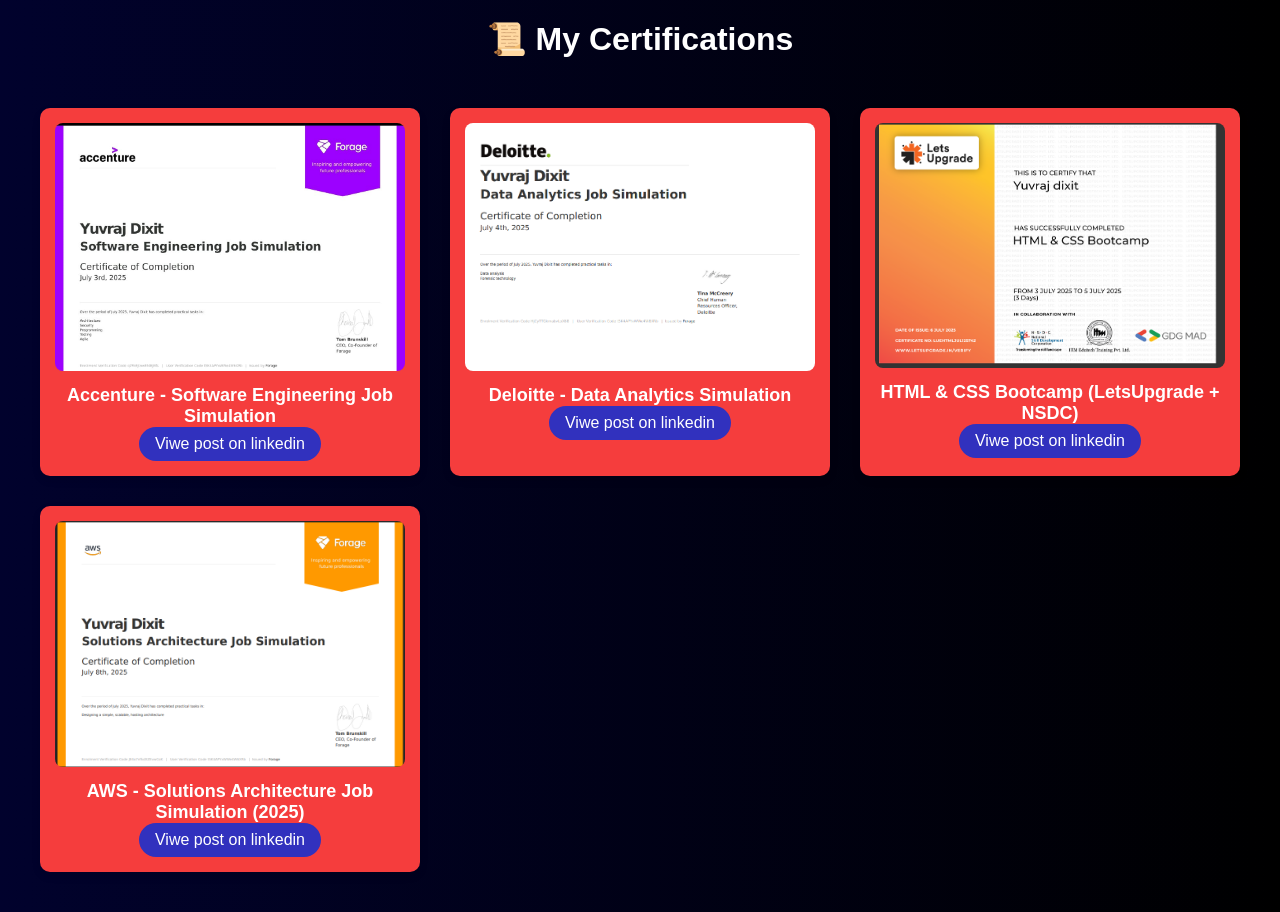
==== certificates.html @ 6f199ae3 "Added certificates page" ====
<!DOCTYPE html>
<html lang="en">
<head>
  <meta charset="UTF-8" />
  <meta name="viewport" content="width=device-width, initial-scale=1.0"/>
  <title>Certificates | Yuvraj Dixit</title>
  <link rel="stylesheet" href="style.css" />
  <style>
    body {
      font-family: Arial, sans-serif;
      background-color: #0e0b0b;
      padding: 20px;
      text-align: center;
    }
    h1 {
      margin-bottom: 30px;
    }
    .certificates-container {
      display: grid;
      grid-template-columns: repeat(auto-fit, minmax(300px, 1fr));
      gap: 30px;
      justify-items: center;
      padding: 20px;
    }
    .certificate {
      background: rgb(245, 61, 61);
      padding: 15px;
      border-radius: 10px;
      box-shadow: 0 4px 8px rgba(0,0,0,0.1);
      transition: transform 0.3s ease;
    }
    .certificate img {
      width: 100%;
      border-radius: 8px;
    }
    .certificate:hover {
      transform: scale(1.03);
    }
    .certificate-title {
      margin-top: 10px;
      font-weight: bold;
      font-size: 18px;
    }
    .certificate a {
  display: inline-block;
  padding: 0.5rem 1rem;
  background: #3131be;
  color: rgb(255, 255, 255);
  border-radius: 20px;
  text-decoration: none;
  transition: background 0.3s ease;
}
  </style>
</head>
<body>
  <h1>📜 My Certifications</h1>

  <div class="certificates-container">
    <div class="certificate">
      <img src="images/accenture.jpg" alt="Accenture Software Engineering Job Simulation Certificate" />
      <div class="certificate-title">Accenture - Software Engineering Job Simulation</div>
       <a href="https://www.linkedin.com/feed/update/urn:li:activity:7346726953825058816/" target="_blank">Viwe post on linkedin</a>
    </div>
    <div class="certificate">
      <img src="images/deloitte.png" alt="Deloitte Data Analytics Simulation Certificate" />
      <div class="certificate-title">Deloitte - Data Analytics Simulation</div>
       <a href="https://www.linkedin.com/feed/update/urn:li:activity:7347814116872318976/" target="_blank">Viwe post on linkedin</a>
    </div>
    <div class="certificate">
      <img src="images/lets.png" alt="HTML & CSS Bootcamp (LetsUpgrade + NSDC) " />
      <div class="certificate-title"> HTML & CSS Bootcamp (LetsUpgrade + NSDC) </div>
       <a href="https://yuvii12.github.io/Portfolio-website/" target="_blank">Viwe post on linkedin</a>
    </div>
    <div class="certificate">
  <img src="images/cert4.png" alt="AWS Solutions Architecture Certificate" />
  <div class="certificate-title">AWS - Solutions Architecture Job Simulation (2025)</div>
   <a href="https://yuvii12.github.io/Portfolio-website/" target="_blank">Viwe post on linkedin</a>
</div>

  </div>
</body>
</html>
---- style.css ----
* {
  margin: 0;
  padding: 0;
  box-sizing: border-box;
  scroll-behavior: smooth;
}

body {
  font-family: 'Josefin Sans', sans-serif;
  background: linear-gradient(to right, #01022d, #000);
  color: #fff;
}

header {
  position: sticky;
  top: 0;
  z-index: 100;
  background-color: #01022d;
  padding: 10px 20px;
  display: flex;
  justify-content: space-between;
  align-items: center;
}

header h1 {
  font-size: 24px;
  color: #def50d;
}

header nav a {
  margin-left: 20px;
  text-decoration: none;
  color: white;
  font-weight: bold;
  transition: color 0.3s;
}

header nav a:hover {
  color: #def50d;
}

.hero {
  display: flex;
  justify-content: space-between;
  align-items: center;
  padding: 80px 10%;
}

.intro {
  flex: 1;
}

.intro h3 {
  font-size: 28px;
  color: #def50d;
}

.intro h1 {
  font-size: 50px;
  margin: 10px 0;
}

.intro p {
  font-size: 18px;
  max-width: 500px;
}

.intro .button {
  display: inline-block;
  margin-top: 20px;
  padding: 10px 20px;
  background: #def50d;
  color: #000;
  border-radius: 5px;
  text-decoration: none;
  font-weight: bold;
}

.profile-img {
  flex: 1;
  text-align: center;
}

.profile-img img {
  max-width: 300px;
  border-radius: 50%;
  box-shadow: 0 0 20px #def50d;
}

section {
  padding: 60px 10%;
}

h2.section-title {
  font-size: 32px;
  margin-bottom: 20px;
  border-bottom: 2px solid #def50d;
  display: inline-block;
}

.about p {
  max-width: 700px;
}
.button {
  display: inline-block;
  margin-top: 20px;
  padding: 10px 20px;
  background: #def50d;
  color: #000;
  border-radius: 5px;
  text-decoration: none;
  font-weight: bold;
}
#skills {
  background-color: #0c0c2d;
  padding: 60px 10%;
  color: #fff;
}

.skill {
  margin-bottom: 30px;
}

.skill-name {
  font-size: 18px;
  font-weight: bold;
  display: flex;
  align-items: center;
  gap: 10px;
  color: #def50d;
}

.skill-name i {
  font-size: 20px;
}

.skill-bar-container {
  width: 100%;
  height: 12px;
  background: #333;
  border-radius: 5px;
  margin: 8px 0;
  overflow: hidden;
}
.skill-h2 span{
    color: #def50d;

}

.skill-bar {
  height: 100%;
  background-color: #def50d;
  border-radius: 5px;
  transition: width 1s ease-in-out;
}

.skill-percentage {
  font-size: 14px;
  color: #ccc;
}



.portfolio {
  padding: 3rem 1rem;
  background: #361b1b;
  text-align: center;
  animation: fadeUp 1.5s ease;
}

.portfolio h2 {
  font-size: 2rem;
  margin-bottom: 2rem;
}

.portfolio span {
  color: #454cca;
}

.project-grid {
  display: grid;
  grid-template-columns: repeat(auto-fit, minmax(250px, 1fr));
  gap: 2rem;
  padding: 0 1rem;
}

.project-card {
  background: #88a2e7;
  border-radius: 15px;
  padding: 1.5rem;
  box-shadow: 0 4px 15px rgba(0, 0, 0, 0.1);
  transition: transform 0.4s ease, box-shadow 0.4s ease;
}

.project-card:hover {
  transform: translateY(-10px);
  box-shadow: 0 10px 25px rgba(0, 0, 0, 0.2);
}

.project-card img {
  width: 100%;
  border-radius: 10px;
  margin-bottom: 1rem;
}

.project-card h3 {
  font-size: 1.2rem;
  margin-bottom: 0.5rem;
}

.project-card p {
  font-size: 0.9rem;
  color: #2b2828;
  margin-bottom: 1rem;
}

.project-card a {
  display: inline-block;
  padding: 0.5rem 1rem;
  background: #060607;
  color: rgb(255, 255, 255);
  border-radius: 20px;
  text-decoration: none;
  transition: background 0.3s ease;
}

.project-card a:hover {
  background: #2e3192;
}



.skills-list li {
  list-style: none;
  margin: 8px 0;
  padding-left: 20px;
  position: relative;
}

.skills-list li::before {
  content: '✓';
  position: absolute;
  left: 0;
  color: #def50d;
}

form input, form textarea {
  width: 100%;
  padding: 10px;
  margin: 10px 0;
  border: none;
  border-radius: 5px;
}

form button {
  padding: 10px 20px;
  background-color: #def50d;
  color: black;
  border: none;
  border-radius: 5px;
  font-weight: bold;
}

footer {
  text-align: center;
  padding: 20px;
  background-color: #01022d;
  color: #aaa;
}

.socials a {
  color: white;
  margin: 0 10px;
  font-size: 20px;
  transition: color 0.3s;
}

.socials a:hover {
  color: #def50d;
}

@media (max-width: 768px) {
  .hero {
    flex-direction: column;
    text-align: center;
  }

  .profile-img {
    margin-top: 20px;
  }
}
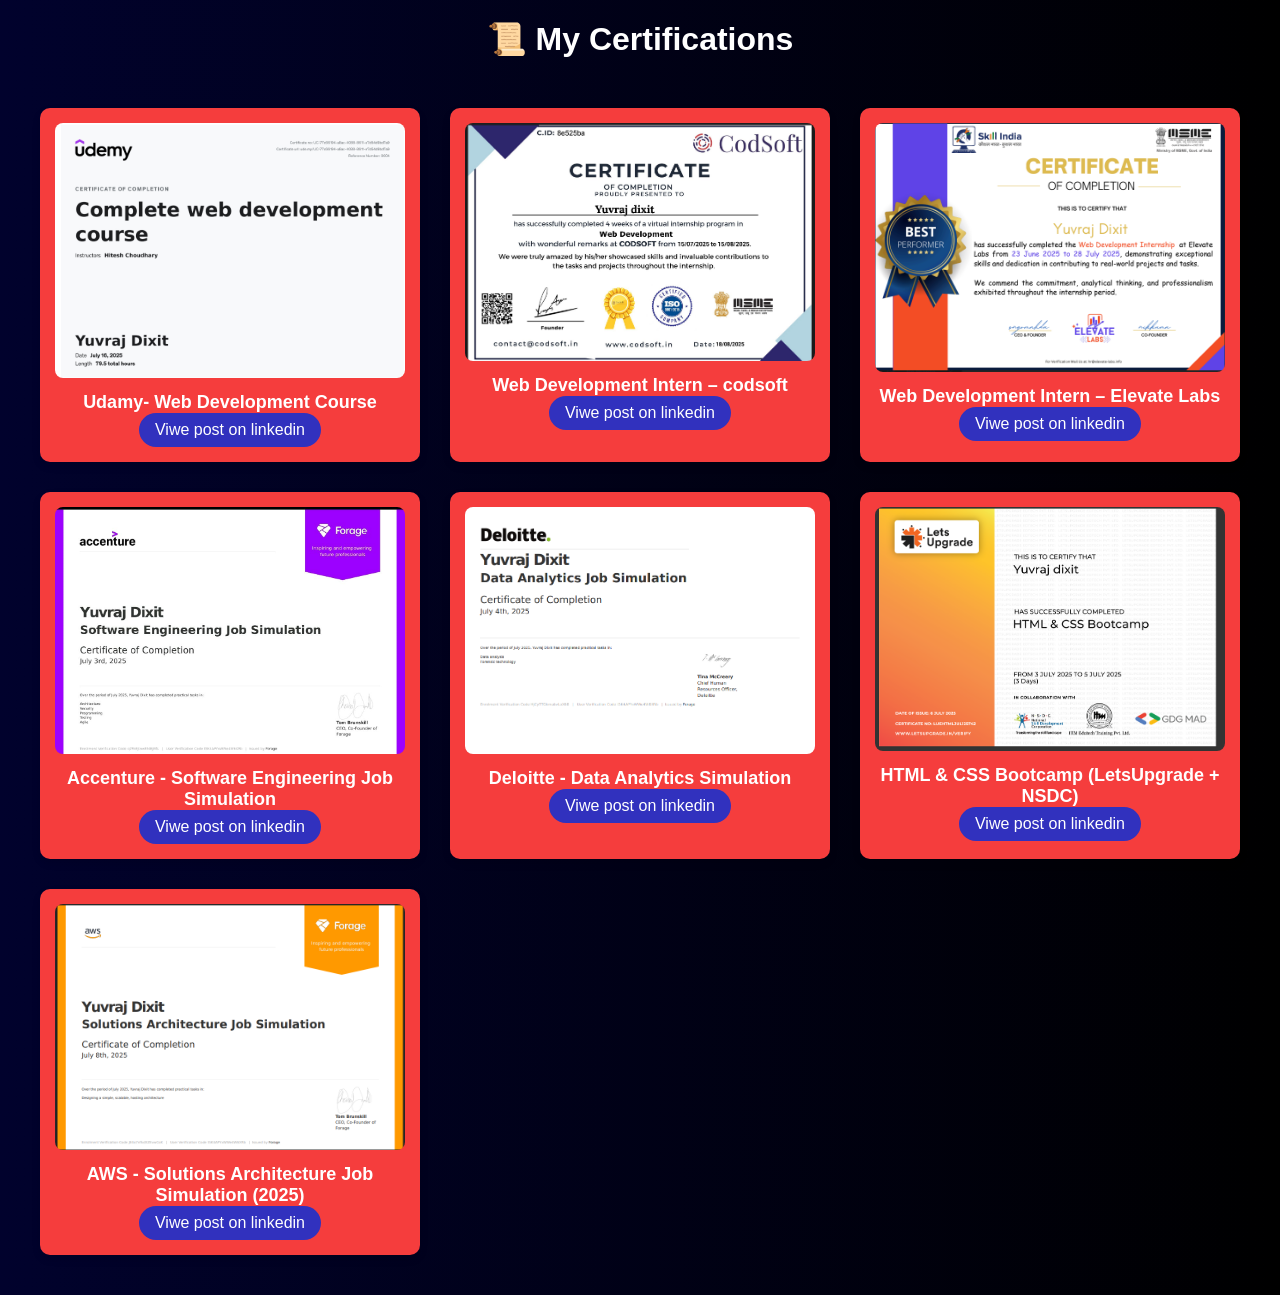
==== commit 6a8e15c4: "update" ====
--- a/certificates.html
+++ b/certificates.html
@@ -56,6 +56,22 @@
   <h1>📜 My Certifications</h1>
 
   <div class="certificates-container">
+     <div class="certificate">
+      <img src="images/udemy.png" alt="Deloitte Data Analytics Simulation Certificate" />
+      <div class="certificate-title">Udamy- Web Development Course</div>
+       <a href="https://www.linkedin.com/feed/update/urn:li:share:7370138357496176640//" target="_blank">Viwe post on linkedin</a>
+    </div>
+
+     <div class="certificate">
+      <img src="images/codsoft.png" alt="Deloitte Data Analytics Simulation Certificate" />
+      <div class="certificate-title">Web Development Intern – codsoft </div>
+       <a href="https://www.linkedin.com/feed/update/urn:li:activity:7363414410507288576/" target="_blank">Viwe post on linkedin</a>
+    </div>
+    <div class="certificate">
+      <img src="images/eleventlab.png" alt="Deloitte Data Analytics Simulation Certificate" />
+      <div class="certificate-title">Web Development Intern – Elevate Labs </div>
+       <a href="https://www.linkedin.com/feed/update/urn:li:activity:7364499072923095040/" target="_blank">Viwe post on linkedin</a>
+    </div>
     <div class="certificate">
       <img src="images/accenture.jpg" alt="Accenture Software Engineering Job Simulation Certificate" />
       <div class="certificate-title">Accenture - Software Engineering Job Simulation</div>
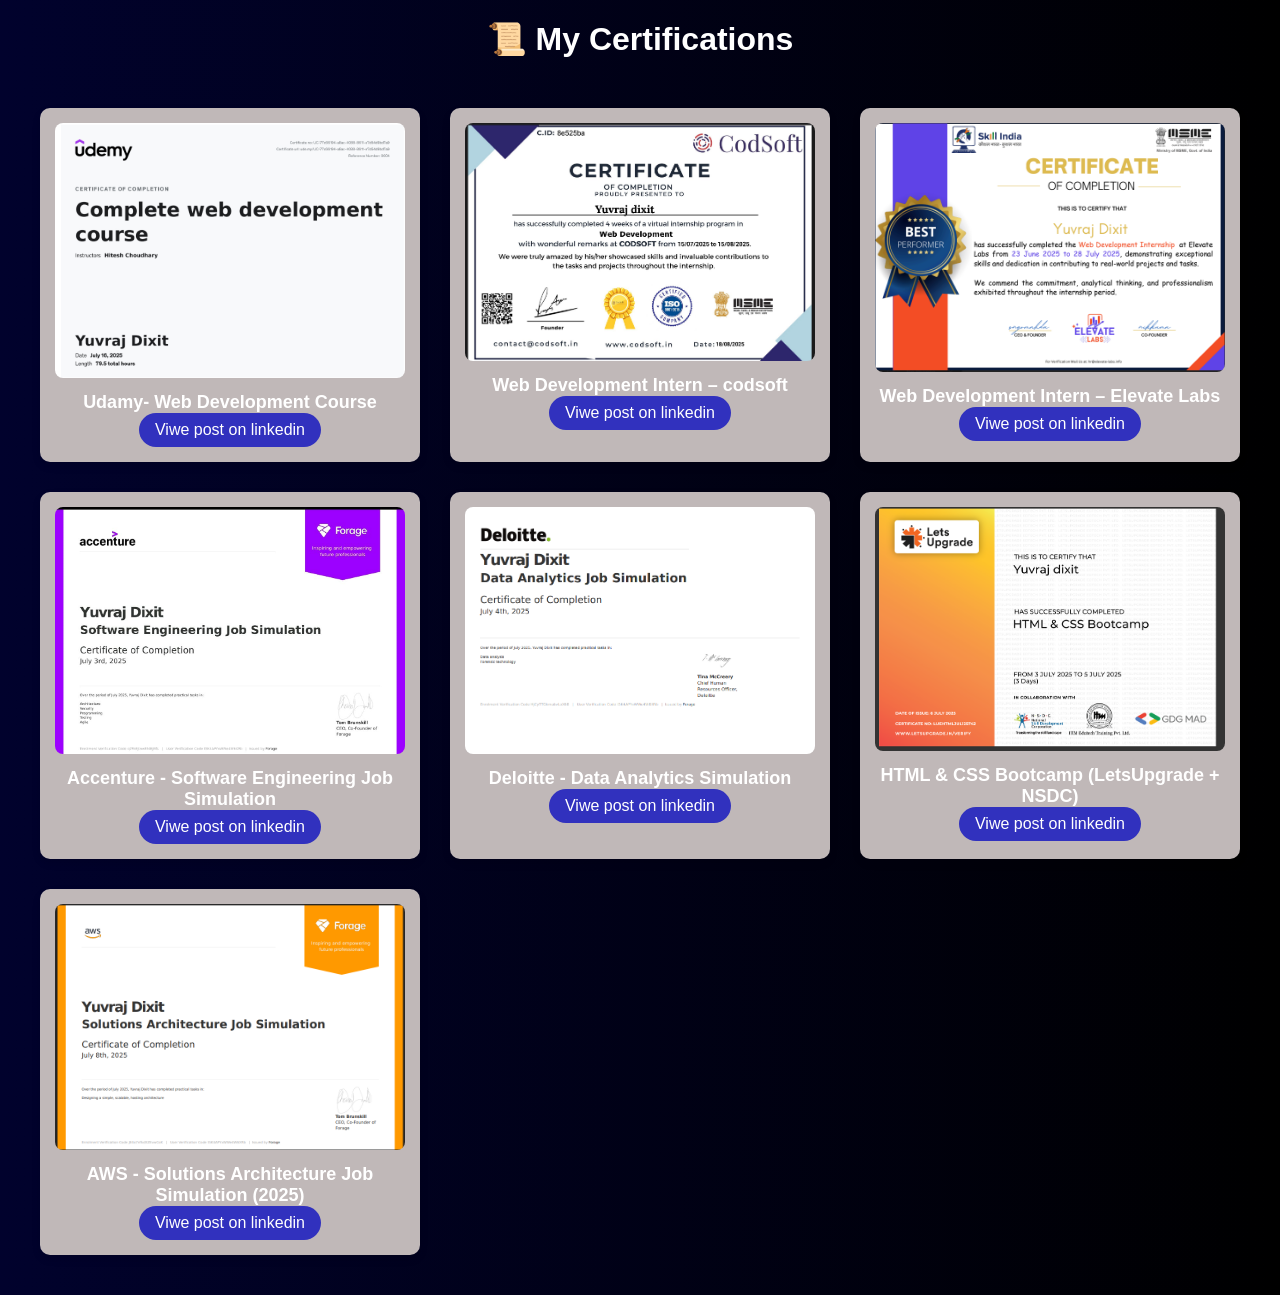
==== commit 8b023b2f: "update" ====
--- a/certificates.html
+++ b/certificates.html
@@ -23,7 +23,7 @@
       padding: 20px;
     }
     .certificate {
-      background: rgb(245, 61, 61);
+      background: rgb(192, 184, 184);
       padding: 15px;
       border-radius: 10px;
       box-shadow: 0 4px 8px rgba(0,0,0,0.1);
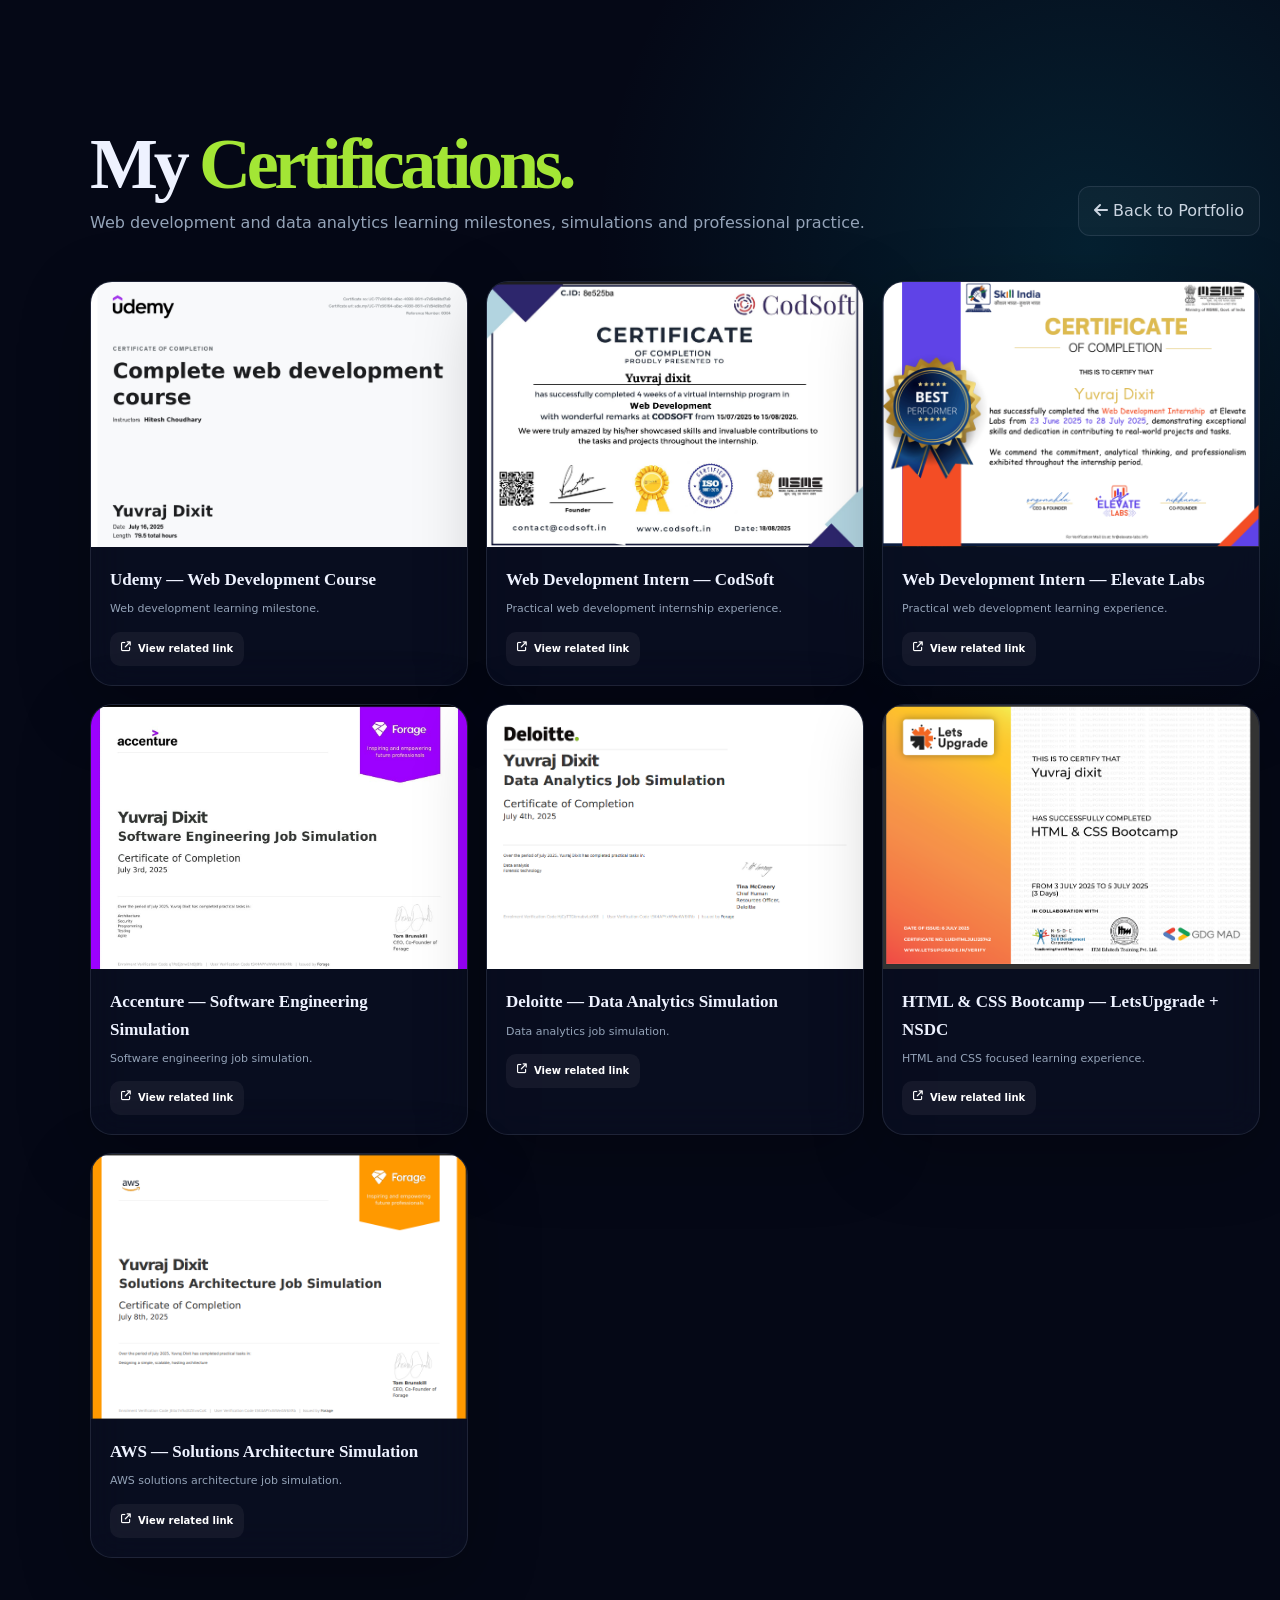
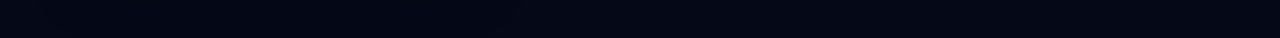
==== commit ddde7e23: "update" ====
--- a/certificates.html
+++ b/certificates.html
@@ -1,98 +1,38 @@
 <!DOCTYPE html>
 <html lang="en">
 <head>
-  <meta charset="UTF-8" />
-  <meta name="viewport" content="width=device-width, initial-scale=1.0"/>
-  <title>Certificates | Yuvraj Dixit</title>
-  <link rel="stylesheet" href="style.css" />
-  <style>
-    body {
-      font-family: Arial, sans-serif;
-      background-color: #0e0b0b;
-      padding: 20px;
-      text-align: center;
-    }
-    h1 {
-      margin-bottom: 30px;
-    }
-    .certificates-container {
-      display: grid;
-      grid-template-columns: repeat(auto-fit, minmax(300px, 1fr));
-      gap: 30px;
-      justify-items: center;
-      padding: 20px;
-    }
-    .certificate {
-      background: rgb(192, 184, 184);
-      padding: 15px;
-      border-radius: 10px;
-      box-shadow: 0 4px 8px rgba(0,0,0,0.1);
-      transition: transform 0.3s ease;
-    }
-    .certificate img {
-      width: 100%;
-      border-radius: 8px;
-    }
-    .certificate:hover {
-      transform: scale(1.03);
-    }
-    .certificate-title {
-      margin-top: 10px;
-      font-weight: bold;
-      font-size: 18px;
-    }
-    .certificate a {
-  display: inline-block;
-  padding: 0.5rem 1rem;
-  background: #3131be;
-  color: rgb(255, 255, 255);
-  border-radius: 20px;
-  text-decoration: none;
-  transition: background 0.3s ease;
-}
-  </style>
+<meta charset="UTF-8">
+<meta name="viewport" content="width=device-width, initial-scale=1.0">
+<meta name="description" content="Yuvraj Dixit certifications and learning experiences.">
+<title>Certifications | Yuvraj Dixit</title>
+<link rel="stylesheet" href="style.css">
+<link rel="stylesheet" href="https://cdnjs.cloudflare.com/ajax/libs/font-awesome/6.5.0/css/all.min.css">
+<style>
+body{min-height:100vh;background:radial-gradient(circle at 85% 15%,rgba(6,182,212,.14),transparent 28%),#050816}
+.cert-page{padding:130px 20px 80px}.cert-shell{max-width:1200px;margin:auto}
+.cert-top{display:flex;justify-content:space-between;align-items:flex-end;gap:20px;margin-bottom:45px}
+.cert-title{font-family:"Space Grotesk";font-size:clamp(42px,7vw,72px);line-height:.95;letter-spacing:-.06em}.cert-title span{color:#a3e635}.cert-sub{color:#94a3b8;margin-top:12px}.cert-back{padding:11px 15px;border:1px solid var(--line);border-radius:12px;text-decoration:none;color:#cbd5e1;background:rgba(255,255,255,.03)}
+.cert-grid{display:grid;grid-template-columns:repeat(3,1fr);gap:18px}.cert{overflow:hidden;border-radius:22px;transition:.3s}.cert:hover{transform:translateY(-8px);border-color:rgba(103,232,249,.3)}.cert img{display:block;width:100%;aspect-ratio:1.42;object-fit:cover;background:#111827}.cert-body{padding:19px}.cert-body h2{font-family:"Space Grotesk";font-size:17px}.cert-body p{margin-top:7px;color:#94a3b8;font-size:11px;line-height:1.6}.cert-body a{display:inline-flex;margin-top:14px;padding:9px 11px;border-radius:10px;background:rgba(255,255,255,.05);text-decoration:none;color:#fff;font-size:10px;font-weight:800}.cert-body a:hover{background:rgba(124,58,237,.18)}
+@media(max-width:900px){.cert-grid{grid-template-columns:repeat(2,1fr)}}@media(max-width:600px){.cert-top{align-items:flex-start;flex-direction:column}.cert-grid{grid-template-columns:1fr}}
+</style>
 </head>
 <body>
-  <h1>📜 My Certifications</h1>
-
-  <div class="certificates-container">
-     <div class="certificate">
-      <img src="images/udemy.png" alt="Deloitte Data Analytics Simulation Certificate" />
-      <div class="certificate-title">Udamy- Web Development Course</div>
-       <a href="https://www.linkedin.com/feed/update/urn:li:share:7370138357496176640//" target="_blank">Viwe post on linkedin</a>
-    </div>
-
-     <div class="certificate">
-      <img src="images/codsoft.png" alt="Deloitte Data Analytics Simulation Certificate" />
-      <div class="certificate-title">Web Development Intern – codsoft </div>
-       <a href="https://www.linkedin.com/feed/update/urn:li:activity:7363414410507288576/" target="_blank">Viwe post on linkedin</a>
-    </div>
-    <div class="certificate">
-      <img src="images/eleventlab.png" alt="Deloitte Data Analytics Simulation Certificate" />
-      <div class="certificate-title">Web Development Intern – Elevate Labs </div>
-       <a href="https://www.linkedin.com/feed/update/urn:li:activity:7364499072923095040/" target="_blank">Viwe post on linkedin</a>
-    </div>
-    <div class="certificate">
-      <img src="images/accenture.jpg" alt="Accenture Software Engineering Job Simulation Certificate" />
-      <div class="certificate-title">Accenture - Software Engineering Job Simulation</div>
-       <a href="https://www.linkedin.com/feed/update/urn:li:activity:7346726953825058816/" target="_blank">Viwe post on linkedin</a>
-    </div>
-    <div class="certificate">
-      <img src="images/deloitte.png" alt="Deloitte Data Analytics Simulation Certificate" />
-      <div class="certificate-title">Deloitte - Data Analytics Simulation</div>
-       <a href="https://www.linkedin.com/feed/update/urn:li:activity:7347814116872318976/" target="_blank">Viwe post on linkedin</a>
-    </div>
-    <div class="certificate">
-      <img src="images/lets.png" alt="HTML & CSS Bootcamp (LetsUpgrade + NSDC) " />
-      <div class="certificate-title"> HTML & CSS Bootcamp (LetsUpgrade + NSDC) </div>
-       <a href="https://yuvii12.github.io/Portfolio-website/" target="_blank">Viwe post on linkedin</a>
-    </div>
-    <div class="certificate">
-  <img src="images/cert4.png" alt="AWS Solutions Architecture Certificate" />
-  <div class="certificate-title">AWS - Solutions Architecture Job Simulation (2025)</div>
-   <a href="https://yuvii12.github.io/Portfolio-website/" target="_blank">Viwe post on linkedin</a>
+<main class="cert-page">
+<div class="cert-shell">
+<div class="cert-top">
+<div><h1 class="cert-title">My <span>Certifications.</span></h1><p class="cert-sub">Web development and data analytics learning milestones, simulations and professional practice.</p></div>
+<a class="cert-back" href="index.html"><i class="fa-solid fa-arrow-left"></i> Back to Portfolio</a>
 </div>
-
-  </div>
+<div class="cert-grid">
+<article class="glass cert"><img src="images/udemy.png" alt="Udemy — Web Development Course" loading="lazy"><div class="cert-body"><h2>Udemy — Web Development Course</h2><p>Web development learning milestone.</p><a href="https://www.linkedin.com/feed/update/urn:li:share:7370138357496176640/" target="_blank" rel="noopener"><i class="fa-solid fa-arrow-up-right-from-square"></i>&nbsp; View related link</a></div></article>
+<article class="glass cert"><img src="images/codsoft.png" alt="Web Development Intern — CodSoft" loading="lazy"><div class="cert-body"><h2>Web Development Intern — CodSoft</h2><p>Practical web development internship experience.</p><a href="https://www.linkedin.com/feed/update/urn:li:activity:7363414410507288576/" target="_blank" rel="noopener"><i class="fa-solid fa-arrow-up-right-from-square"></i>&nbsp; View related link</a></div></article>
+<article class="glass cert"><img src="images/eleventlab.png" alt="Web Development Intern — Elevate Labs" loading="lazy"><div class="cert-body"><h2>Web Development Intern — Elevate Labs</h2><p>Practical web development learning experience.</p><a href="https://www.linkedin.com/feed/update/urn:li:activity:7364499072923095040/" target="_blank" rel="noopener"><i class="fa-solid fa-arrow-up-right-from-square"></i>&nbsp; View related link</a></div></article>
+<article class="glass cert"><img src="images/accenture.jpg" alt="Accenture — Software Engineering Simulation" loading="lazy"><div class="cert-body"><h2>Accenture — Software Engineering Simulation</h2><p>Software engineering job simulation.</p><a href="https://www.linkedin.com/feed/update/urn:li:activity:7346726953825058816/" target="_blank" rel="noopener"><i class="fa-solid fa-arrow-up-right-from-square"></i>&nbsp; View related link</a></div></article>
+<article class="glass cert"><img src="images/deloitte.png" alt="Deloitte — Data Analytics Simulation" loading="lazy"><div class="cert-body"><h2>Deloitte — Data Analytics Simulation</h2><p>Data analytics job simulation.</p><a href="https://www.linkedin.com/feed/update/urn:li:activity:7347814116872318976/" target="_blank" rel="noopener"><i class="fa-solid fa-arrow-up-right-from-square"></i>&nbsp; View related link</a></div></article>
+<article class="glass cert"><img src="images/lets.png" alt="HTML & CSS Bootcamp — LetsUpgrade + NSDC" loading="lazy"><div class="cert-body"><h2>HTML & CSS Bootcamp — LetsUpgrade + NSDC</h2><p>HTML and CSS focused learning experience.</p><a href="https://yuvii12.github.io/Portfolio-website/" target="_blank" rel="noopener"><i class="fa-solid fa-arrow-up-right-from-square"></i>&nbsp; View related link</a></div></article>
+<article class="glass cert"><img src="images/cert4.png" alt="AWS — Solutions Architecture Simulation" loading="lazy"><div class="cert-body"><h2>AWS — Solutions Architecture Simulation</h2><p>AWS solutions architecture job simulation.</p><a href="https://yuvii12.github.io/Portfolio-website/" target="_blank" rel="noopener"><i class="fa-solid fa-arrow-up-right-from-square"></i>&nbsp; View related link</a></div></article>
+</div>
+</div>
+</main>
 </body>
 </html>
--- a/style.css
+++ b/style.css
@@ -1,291 +1,120 @@
-* {
-  margin: 0;
-  padding: 0;
-  box-sizing: border-box;
-  scroll-behavior: smooth;
-}
+*{margin:0;padding:0;box-sizing:border-box;scroll-behavior:smooth}
+:root{--bg:#050816;--panel:rgba(10,16,35,.72);--line:rgba(148,163,184,.16);--text:#eef2ff;--muted:#94a3b8;--purple:#7c3aed;--cyan:#06b6d4;--lime:#a3e635;--radius:24px;--max:1220px}
+body{font-family:Inter,system-ui,sans-serif;background:var(--bg);color:var(--text);line-height:1.6;overflow-x:hidden}
+button,input,textarea{font:inherit}button{cursor:pointer}a{color:inherit}
+.container{width:min(calc(100% - 40px),var(--max));margin:auto}
+.skip-link{position:fixed;left:20px;top:-100px;z-index:9999;background:#fff;color:#000;padding:12px 16px;border-radius:10px}
+.skip-link:focus{top:20px}
+.progress{position:fixed;left:0;top:0;height:3px;width:0;background:linear-gradient(90deg,var(--purple),var(--cyan),var(--lime));z-index:5000;box-shadow:0 0 15px rgba(6,182,212,.8)}
+#particles{position:fixed;inset:0;width:100%;height:100%;pointer-events:none;z-index:-2}
+.orb{position:fixed;width:280px;height:280px;border-radius:50%;filter:blur(100px);opacity:.13;z-index:-1;pointer-events:none;transition:transform .25s ease}
+.orb-a{left:-120px;top:12%;background:var(--purple)}.orb-b{right:-120px;bottom:12%;background:var(--cyan)}
+.header{position:fixed;top:14px;left:50%;transform:translateX(-50%);width:min(calc(100% - 36px),1260px);z-index:1000;border:1px solid var(--line);border-radius:20px;background:rgba(5,8,22,.75);backdrop-filter:blur(20px);transition:.3s}
+.header.scrolled{background:rgba(5,8,22,.94);border-color:rgba(124,58,237,.35)}
+.nav-wrap{min-height:70px;padding:0 18px;display:flex;align-items:center;justify-content:space-between;gap:20px}
+.brand{display:flex;align-items:center;gap:10px;text-decoration:none;font-family:"Space Grotesk",sans-serif}
+.brand-logo{width:40px;height:40px;display:grid;place-items:center;border-radius:13px;background:linear-gradient(135deg,var(--purple),var(--cyan));font-weight:800;box-shadow:0 10px 30px rgba(124,58,237,.28)}
+.brand strong{display:block}.brand small{display:block;color:#64748b;font-size:9px;letter-spacing:.12em;text-transform:uppercase}
+.nav{display:flex;gap:3px}.nav a{position:relative;padding:10px 11px;border-radius:10px;color:#cbd5e1;text-decoration:none;font-size:12px;font-weight:700;transition:.2s}
+.nav a:hover,.nav a.active{color:#fff;background:rgba(124,58,237,.12)}.nav a:after{content:"";position:absolute;left:11px;right:11px;bottom:4px;height:2px;background:linear-gradient(90deg,var(--purple),var(--cyan));transform:scaleX(0);transition:.2s}.nav a:hover:after,.nav a.active:after{transform:scaleX(1)}
+.nav-actions{display:flex;gap:8px}.icon-btn{width:40px;height:40px;border:1px solid var(--line);border-radius:12px;background:rgba(255,255,255,.03);color:#cbd5e1}.icon-btn:hover{border-color:rgba(124,58,237,.5);color:#fff}.menu-btn{display:none}
+.section{position:relative;padding:110px 0}.section.alt{background:linear-gradient(180deg,rgba(15,23,42,.22),rgba(5,8,22,.08))}
+.hero{min-height:100vh;padding-top:150px;display:grid;align-items:center}.hero-grid{display:grid;grid-template-columns:1.1fr .9fr;align-items:center;gap:60px}
+.eyebrow{display:inline-flex;align-items:center;gap:9px;padding:8px 12px;border:1px solid rgba(124,58,237,.35);border-radius:999px;background:rgba(124,58,237,.08);color:#c4b5fd;font-size:11px;font-weight:800;letter-spacing:.1em;text-transform:uppercase}
+.status-dot{width:7px;height:7px;border-radius:50%;background:var(--lime);box-shadow:0 0 14px var(--lime)}
+.hero h1{margin:22px 0 16px;font-family:"Space Grotesk",sans-serif;font-size:clamp(54px,8vw,104px);line-height:.9;letter-spacing:-.07em}.gradient{background:linear-gradient(90deg,#fff,#c4b5fd,#67e8f9,var(--lime));background-clip:text;-webkit-background-clip:text;color:transparent}
+.typing-line{min-height:36px;font-size:24px;font-weight:700;color:#cbd5e1}.cursor{color:#67e8f9;animation:blink 1s steps(2,end) infinite}
+.hero-text{max-width:690px;color:var(--muted);font-size:16px;line-height:1.85}.actions{display:flex;flex-wrap:wrap;gap:10px;margin-top:26px}.btn{position:relative;display:inline-flex;align-items:center;justify-content:center;gap:8px;min-height:48px;padding:0 18px;border-radius:13px;border:1px solid transparent;text-decoration:none;font-size:13px;font-weight:800;transition:.2s;overflow:hidden}.btn:hover{transform:translateY(-3px)}.btn.primary{background:linear-gradient(135deg,var(--purple),#2563eb);color:#fff;box-shadow:0 15px 40px rgba(79,70,229,.25)}.btn.secondary{background:rgba(255,255,255,.03);border-color:var(--line);color:#e2e8f0}
+.hero-meta{display:flex;flex-wrap:wrap;gap:17px;margin-top:28px;color:#64748b;font-size:11px}.hero-meta i{color:#67e8f9}
+.hero-art{position:relative;min-height:560px;display:grid;place-items:center}.profile-orbit{position:absolute;width:92%;aspect-ratio:1;border:1px solid rgba(124,58,237,.45);border-radius:50%;animation:spin 18s linear infinite}.profile-orbit:before,.profile-orbit:after{content:"";position:absolute;width:12px;height:12px;border-radius:50%;background:#67e8f9;box-shadow:0 0 25px #67e8f9}.profile-orbit:before{top:8%;left:22%}.profile-orbit:after{right:9%;bottom:25%;background:var(--lime);box-shadow:0 0 25px var(--lime)}
+.profile-card{position:relative;width:min(330px,72%);aspect-ratio:.84;border:1px solid rgba(255,255,255,.14);border-radius:34px;overflow:hidden;background:#111827;transform:rotate(3deg);box-shadow:0 35px 90px rgba(0,0,0,.5),0 0 70px rgba(124,58,237,.16);transition:transform .3s}.profile-card img{width:100%;height:100%;object-fit:cover}.profile-overlay{position:absolute;inset:0;background:linear-gradient(180deg,transparent 45%,rgba(2,6,23,.9))}.profile-caption{position:absolute;left:20px;right:20px;bottom:18px;z-index:2}.profile-caption strong{display:block;font-family:"Space Grotesk";font-size:20px}.profile-caption span{color:#94a3b8;font-size:11px}
+.float-card{position:absolute;z-index:4;min-width:150px;padding:13px 15px;border:1px solid var(--line);border-radius:17px;background:rgba(5,8,22,.8);backdrop-filter:blur(16px);box-shadow:0 20px 50px rgba(0,0,0,.28);animation:float 4s ease-in-out infinite}.float-card small{display:block;color:#64748b;font-size:9px;text-transform:uppercase;letter-spacing:.08em}.float-card strong{font-size:12px}.float-one{left:0;top:11%}.float-two{right:0;top:33%;animation-delay:-1.4s}.float-three{left:7%;bottom:10%;animation-delay:-2.7s}
+.heading{max-width:760px;margin-bottom:44px}.heading>span{display:block;margin-bottom:10px;color:#67e8f9;font-size:11px;font-weight:800;letter-spacing:.18em}.heading h2{font-family:"Space Grotesk";font-size:clamp(35px,5vw,58px);line-height:1;letter-spacing:-.05em}.heading p{margin-top:16px;color:var(--muted);line-height:1.8}
+.glass{background:var(--panel);border:1px solid var(--line);box-shadow:0 20px 70px rgba(0,0,0,.25);backdrop-filter:blur(18px)}
+.about-grid{display:grid;grid-template-columns:.8fr 1.2fr;gap:22px}.quote-card,.about-copy{padding:29px;border-radius:var(--radius)}.quote{font-family:"Space Grotesk";font-size:25px;line-height:1.35;margin-bottom:20px}.quote-card p,.about-copy p{color:var(--muted);line-height:1.8}.about-copy h3{font-family:"Space Grotesk";font-size:26px;margin-bottom:10px}.about-copy p+p{margin-top:10px}
+.facts{display:grid;grid-template-columns:1fr 1fr;gap:9px;margin-top:22px}.facts div{padding:13px;border:1px solid var(--line);border-radius:14px;background:rgba(255,255,255,.025)}.facts small{display:block;color:#64748b;font-size:10px}.facts strong{font-size:12px}
+.metrics{display:grid;grid-template-columns:repeat(4,1fr);gap:12px;margin-top:24px}.metrics>div{padding:22px;border:1px solid var(--line);border-radius:18px;background:rgba(255,255,255,.025)}.metrics strong{display:block;font-family:"Space Grotesk";font-size:36px}.metrics span{color:#64748b;font-size:11px}
+.skills-grid{display:grid;grid-template-columns:.7fr 1.3fr;gap:28px}.skill-intro{padding:29px;border-radius:var(--radius)}.skill-intro h3{font-family:"Space Grotesk";font-size:26px}.skill-intro p{margin-top:10px;color:var(--muted);line-height:1.8}.pills{display:flex;flex-wrap:wrap;gap:7px;margin-top:20px}.pills span,.tags span,.career-tags span{padding:7px 9px;border:1px solid rgba(124,58,237,.18);border-radius:999px;background:rgba(124,58,237,.07);color:#cbd5e1;font-size:10px}
+.skill-list{display:grid;gap:11px}.skill-row{padding:17px;border:1px solid var(--line);border-radius:16px;background:rgba(255,255,255,.025)}.skill-top{display:flex;justify-content:space-between;margin-bottom:9px}.skill-top strong{font-size:13px}.skill-top span{color:#67e8f9;font-size:11px;font-weight:800}.track{height:8px;border-radius:99px;background:#111827;overflow:hidden}.fill{height:100%;width:100%;border-radius:inherit;background:linear-gradient(90deg,var(--purple),var(--cyan));transform:scaleX(0);transform-origin:left;transition:transform 1.1s}.visible .fill{transform:scaleX(var(--level))}
+.project-toolbar{display:flex;justify-content:space-between;align-items:center;gap:20px;margin-bottom:22px}.filters{display:flex;flex-wrap:wrap;gap:7px}.filter{padding:9px 12px;border:1px solid var(--line);border-radius:999px;background:rgba(255,255,255,.025);color:#94a3b8;font-size:11px}.filter.active,.filter:hover{color:#fff;border-color:rgba(103,232,249,.35);background:rgba(6,182,212,.08)}#projectCount{color:#64748b;font-size:11px}
+.projects{display:grid;grid-template-columns:repeat(3,1fr);gap:17px}.project{overflow:hidden;min-height:390px;display:flex;flex-direction:column;border:1px solid var(--line);border-radius:23px;background:rgba(10,15,33,.75);transition:.35s}.project:hover{transform:translateY(-8px);border-color:rgba(124,58,237,.42);box-shadow:0 28px 70px rgba(0,0,0,.3)}.project.hidden{display:none}.project-image{position:relative;height:190px;overflow:hidden;background:#111827}.project-image img{width:100%;height:100%;object-fit:cover;transition:.6s}.project:hover .project-image img{transform:scale(1.06)}.project-image:after{content:"";position:absolute;inset:0;background:linear-gradient(180deg,transparent,rgba(5,8,22,.7))}.project-image b{position:absolute;z-index:2;top:13px;left:13px;width:38px;height:38px;display:grid;place-items:center;border:1px solid rgba(255,255,255,.16);border-radius:11px;background:rgba(5,8,22,.55);font-size:12px}.project-body{padding:21px;display:flex;flex-direction:column;flex:1}.project-body h3{font-family:"Space Grotesk";font-size:21px}.project-body p{margin-top:7px;color:#94a3b8;font-size:12px;line-height:1.7}.tags{display:flex;flex-wrap:wrap;gap:5px;margin:15px 0}.tags span{background:rgba(255,255,255,.045);border-color:var(--line);color:#94a3b8;border-radius:7px;padding:5px 8px}.project-actions{display:flex;gap:7px;margin-top:auto}.project-actions a,.project-actions button{display:inline-flex;align-items:center;gap:6px;padding:9px 11px;border:0;border-radius:10px;background:rgba(255,255,255,.045);color:#e2e8f0;text-decoration:none;font-size:10px;font-weight:800}.project-actions a:hover,.project-actions button:hover{background:rgba(124,58,237,.15)}
+.timeline{max-width:920px;margin:auto;position:relative}.timeline:before{content:"";position:absolute;left:17px;top:0;bottom:0;width:1px;background:linear-gradient(var(--purple),var(--cyan),transparent)}.timeline-item{position:relative;padding-left:60px;margin-bottom:22px}.timeline-item>i{position:absolute;left:9px;top:22px;width:17px;height:17px;border:4px solid var(--bg);border-radius:50%;background:#67e8f9;box-shadow:0 0 18px rgba(103,232,249,.65)}.timeline-card{padding:22px;border-radius:20px}.timeline-card>div{display:flex;justify-content:space-between;gap:20px}.timeline-card h3{font-family:"Space Grotesk";font-size:19px}.timeline-card small{color:#64748b}.timeline-card>b{color:#67e8f9;font-size:10px;white-space:nowrap}.timeline-card p{margin-top:8px;color:#94a3b8;font-size:12px;line-height:1.7}
+.services{display:grid;grid-template-columns:repeat(3,1fr);gap:15px}.service{padding:27px;border-radius:22px;transition:.3s}.service:hover{transform:translateY(-7px);border-color:rgba(103,232,249,.3)}.service-icon{width:50px;height:50px;display:grid;place-items:center;border-radius:15px;background:linear-gradient(135deg,rgba(124,58,237,.35),rgba(6,182,212,.2));border:1px solid rgba(124,58,237,.25);font-size:19px}.service h3{margin-top:19px;font-family:"Space Grotesk";font-size:19px}.service p{margin-top:7px;color:#94a3b8;font-size:12px;line-height:1.7}
+.career{margin-top:22px;padding:34px;border-radius:27px;background:linear-gradient(120deg,rgba(124,58,237,.18),rgba(6,182,212,.08));}.career h3{font-family:"Space Grotesk";font-size:28px}.career p{max-width:760px;margin-top:8px;color:#94a3b8;line-height:1.7}.career-tags{display:flex;flex-wrap:wrap;gap:7px;margin-top:18px}
+.contact-grid{display:grid;grid-template-columns:.8fr 1.2fr;gap:20px}.contact-card{padding:29px;border-radius:24px}.contact-card h3{font-family:"Space Grotesk";font-size:26px}.contact-card>p{margin-top:8px;color:#94a3b8;line-height:1.7}.contact-list{display:grid;gap:8px;margin-top:22px}.contact-list a{display:flex;align-items:center;gap:11px;padding:12px;border:1px solid var(--line);border-radius:12px;text-decoration:none;color:#cbd5e1;font-size:11px}.contact-list a:hover{border-color:rgba(124,58,237,.4)}.contact-list i{width:24px;color:#67e8f9;text-align:center}
+form{display:grid;gap:8px}form label{color:#cbd5e1;font-size:10px;font-weight:800;margin-top:4px}form input,form textarea{width:100%;border:1px solid var(--line);outline:none;border-radius:12px;padding:12px 13px;color:#fff;background:rgba(255,255,255,.025)}form textarea{min-height:145px;resize:vertical}form input:focus,form textarea:focus{border-color:rgba(103,232,249,.45);box-shadow:0 0 0 4px rgba(103,232,249,.06)}form .btn{margin-top:6px}.status{min-height:18px;color:var(--lime);font-size:11px}
+.footer{border-top:1px solid var(--line);padding:30px 0}.footer-inner{display:flex;align-items:center;justify-content:space-between;gap:20px}.footer p{color:#64748b;font-size:11px}.socials{display:flex;gap:7px}.socials a{width:38px;height:38px;display:grid;place-items:center;border:1px solid var(--line);border-radius:11px;color:#94a3b8;text-decoration:none}.socials a:hover{color:#fff;border-color:rgba(124,58,237,.4)}
+.reveal{opacity:0;transform:translateY(22px);transition:.8s}.reveal.visible{opacity:1;transform:translateY(0)}.stagger>*{opacity:0;transform:translateY(15px)}.stagger.visible>*{animation:itemIn .65s forwards}.stagger.visible>*:nth-child(2){animation-delay:.08s}.stagger.visible>*:nth-child(3){animation-delay:.16s}.stagger.visible>*:nth-child(4){animation-delay:.24s}.stagger.visible>*:nth-child(5){animation-delay:.32s}.stagger.visible>*:nth-child(6){animation-delay:.4s}
+.modal,.command{position:fixed;inset:0;z-index:3000;display:none;place-items:center;padding:20px;background:rgba(2,6,23,.78);backdrop-filter:blur(9px)}.modal.open,.command.open{display:grid}.modal-card{width:min(680px,100%);max-height:85vh;overflow:auto;padding:28px;border-radius:24px}.modal-head{display:flex;justify-content:space-between;align-items:center}.modal-head h3{font-family:"Space Grotesk";font-size:26px}.modal-head button{width:38px;height:38px;border:1px solid var(--line);border-radius:10px;background:rgba(255,255,255,.03);color:#fff}.modal-card p,.modal-card li{color:#94a3b8;line-height:1.8}.modal-card ul{padding-left:20px;margin-top:10px}.command{align-items:flex-start;padding-top:14vh}.command-card{width:min(600px,calc(100% - 30px));padding:12px;border-radius:18px}.command-card input{width:100%;padding:14px;border:1px solid var(--line);border-radius:11px;background:rgba(255,255,255,.04);color:#fff;outline:0}.command-card button{display:flex;justify-content:space-between;width:100%;padding:12px;border:0;border-radius:9px;background:transparent;color:#cbd5e1;text-align:left}.command-card button:hover{background:rgba(124,58,237,.12);color:#fff}.command-card kbd{color:#64748b}.toast{position:fixed;right:20px;bottom:20px;z-index:4000;padding:13px 16px;border:1px solid rgba(103,232,249,.25);border-radius:13px;background:rgba(5,8,22,.94);color:#e2e8f0;transform:translateY(120px);opacity:0;transition:.35s}.toast.show{transform:translateY(0);opacity:1}.back-top{position:fixed;right:18px;bottom:18px;z-index:900;width:44px;height:44px;border:1px solid var(--line);border-radius:13px;background:rgba(5,8,22,.8);color:#fff;opacity:0;pointer-events:none;transform:translateY(10px);transition:.25s}.back-top.show{opacity:1;pointer-events:auto;transform:translateY(0)}
+@keyframes blink{50%{opacity:0}}@keyframes spin{to{transform:rotate(360deg)}}@keyframes float{50%{transform:translateY(-9px)}}@keyframes itemIn{to{opacity:1;transform:translateY(0)}}
+@media(max-width:980px){.nav{position:absolute;top:calc(100% + 9px);left:0;right:0;display:none;flex-direction:column;padding:9px;border:1px solid var(--line);border-radius:17px;background:rgba(5,8,22,.98)}.nav.open{display:flex}.menu-btn{display:block}.hero-grid,.about-grid,.skills-grid,.contact-grid{grid-template-columns:1fr}.hero-art{min-height:500px}.projects,.services{grid-template-columns:repeat(2,1fr)}}
+@media(max-width:650px){.container{width:min(calc(100% - 28px),var(--max))}.header{top:8px;width:calc(100% - 16px)}.brand small{display:none}.header .icon-btn:first-child{display:none}.hero{padding-top:120px}.hero h1{font-size:clamp(48px,15vw,72px)}.hero-text{font-size:14px}.hero-art{min-height:430px}.float-card{min-width:125px;padding:10px}.float-one{left:-3%}.float-two{right:-3%}.metrics,.projects,.services{grid-template-columns:1fr}.project-toolbar,.footer-inner,.timeline-card>div{align-items:flex-start;flex-direction:column}.section{padding:80px 0}.career{padding:26px}}
+@media(prefers-reduced-motion:reduce){html{scroll-behavior:auto}*,*::before,*::after{animation-duration:.001ms!important;animation-iteration-count:1!important;transition-duration:.001ms!important}#particles{display:none}}
 
-body {
-  font-family: 'Josefin Sans', sans-serif;
-  background: linear-gradient(to right, #01022d, #000);
-  color: #fff;
-}
+/* Data Analytics project visuals */
+.project-visual{height:100%;min-height:210px;display:flex;flex-direction:column;align-items:center;justify-content:center;gap:12px;background:radial-gradient(circle at 50% 40%,rgba(103,232,249,.18),rgba(124,58,237,.12) 35%,rgba(3,7,18,.96) 72%);color:#e2e8f0;position:relative;overflow:hidden}
+.project-visual::before{content:"";position:absolute;width:170px;height:170px;border:1px solid rgba(103,232,249,.22);border-radius:50%;animation:orbitGlow 8s linear infinite}
+.project-visual i{font-size:48px;z-index:1;color:#67e8f9;filter:drop-shadow(0 0 18px rgba(103,232,249,.35))}
+.project-visual span{z-index:1;font-size:10px;letter-spacing:.2em;font-weight:900;color:#cbd5e1}
+.analytics-visual{background:radial-gradient(circle at 50% 40%,rgba(34,197,94,.15),rgba(6,182,212,.10) 35%,rgba(3,7,18,.97) 75%)}
+.analytics-visual i{color:#86efac}
+@keyframes orbitGlow{to{transform:rotate(360deg)}}
+@media(max-width:760px){.project-visual{min-height:170px}.project-visual i{font-size:38px}}
 
-header {
-  position: sticky;
-  top: 0;
-  z-index: 100;
-  background-color: #01022d;
-  padding: 10px 20px;
-  display: flex;
-  justify-content: space-between;
-  align-items: center;
-}
+/* ============ Data Analyst Theme Additions ============ */
 
-header h1 {
-  font-size: 24px;
-  color: #def50d;
-}
+/* Left social rail */
+.side-rail{position:fixed;left:22px;top:50%;transform:translateY(-50%);z-index:900;display:flex;flex-direction:column;align-items:center;gap:16px}
+.side-rail a{width:38px;height:38px;display:grid;place-items:center;border-radius:11px;color:#94a3b8;text-decoration:none;font-size:15px;transition:.2s}
+.side-rail a:hover{color:#fff;background:rgba(124,58,237,.16);transform:translateY(-3px)}
+.side-rail .rail-line{width:1px;height:70px;background:linear-gradient(var(--line),transparent);margin-top:2px}
 
-header nav a {
-  margin-left: 20px;
-  text-decoration: none;
-  color: white;
-  font-weight: bold;
-  transition: color 0.3s;
-}
+/* Brand signature */
+.brand{display:flex;flex-direction:column;align-items:flex-start;gap:2px;text-decoration:none}
+.brand-signature{font-family:"Caveat",cursive;font-size:30px;font-weight:700;line-height:1;background:linear-gradient(90deg,#fff,#c4b5fd,#67e8f9);background-clip:text;-webkit-background-clip:text;color:transparent}
+.brand small{color:#64748b;font-size:9px;letter-spacing:.18em;text-transform:uppercase}
+.btn-cv{padding:0 16px;min-height:42px;font-size:12px}
+@media(max-width:980px){.btn-cv{display:none}}
 
-header nav a:hover {
-  color: #def50d;
-}
+/* Hero heading tweaks */
+.hero h1{display:flex;flex-wrap:wrap;align-items:baseline;gap:14px}
+.hero-signature{font-family:"Caveat",cursive;font-size:clamp(26px,3vw,38px);color:#a78bfa;line-height:1;transform:rotate(-4deg);display:inline-block}
+.eyebrow .wave{display:inline-block;animation:wave 2.2s ease-in-out infinite}
+@keyframes wave{0%,60%,100%{transform:rotate(0)}10%,30%{transform:rotate(14deg)}20%{transform:rotate(-8deg)}}
 
-.hero {
-  display: flex;
-  justify-content: space-between;
-  align-items: center;
-  padding: 80px 10%;
-}
+/* Hero stats bar */
+.hero-stats{display:grid;grid-template-columns:repeat(4,1fr);gap:12px;margin-top:30px;max-width:640px}
+.hero-stats>div{padding:16px 14px;border:1px solid var(--line);border-radius:16px;background:rgba(255,255,255,.025)}
+.hs-icon{width:34px;height:34px;display:grid;place-items:center;border-radius:10px;background:linear-gradient(135deg,rgba(124,58,237,.35),rgba(6,182,212,.2));border:1px solid rgba(124,58,237,.25);font-size:13px;color:#c4b5fd;margin-bottom:10px}
+.hs-num{display:block;font-family:"Space Grotesk";font-size:26px;font-weight:700;color:#fff}
+.hero-stats small{display:block;margin-top:4px;color:#64748b;font-size:10.5px;line-height:1.4}
+@media(max-width:650px){.hero-stats{grid-template-columns:repeat(2,1fr);max-width:100%}}
 
-.intro {
-  flex: 1;
-}
+/* Profile orbit ring */
+.hero-art{position:relative;display:grid;place-items:center;min-height:560px}
+.profile-orbit{position:absolute;width:min(480px,92%);aspect-ratio:1;border-radius:50%;border:1px solid rgba(124,58,237,.35);box-shadow:0 0 60px rgba(103,232,249,.12) inset;animation:spin 22s linear infinite}
+.profile-orbit:before{content:"";position:absolute;inset:-1px;border-radius:50%;border:1px solid rgba(103,232,249,.25);border-top-color:transparent;border-left-color:transparent}
+.profile-card{position:relative;width:min(400px,80%);aspect-ratio:.85;border-radius:32px;overflow:hidden;border:1px solid var(--line);box-shadow:0 30px 80px rgba(0,0,0,.4);transition:transform .3s ease}
+.profile-card img{width:100%;height:100%;object-fit:cover;display:block}
+.profile-overlay{position:absolute;inset:0;background:linear-gradient(180deg,transparent 55%,rgba(5,8,22,.75))}
+.code-badge{position:absolute;top:6%;right:4%;width:56px;height:56px;display:grid;place-items:center;border-radius:16px;background:rgba(5,8,22,.85);border:1px solid rgba(103,232,249,.35);color:#67e8f9;font-size:20px;box-shadow:0 0 30px rgba(103,232,249,.18);animation:float 4s ease-in-out infinite}
 
-.intro h3 {
-  font-size: 28px;
-  color: #def50d;
-}
+/* Currently Exploring floating card */
+.explore-card{position:absolute;right:0;bottom:4%;width:210px;padding:18px;border-radius:20px;background:rgba(8,12,28,.9);border:1px solid rgba(124,58,237,.3);box-shadow:0 25px 60px rgba(0,0,0,.45);animation:float 5s ease-in-out infinite}
+.explore-top{display:flex;align-items:center;gap:7px;color:#86efac;font-size:10px;font-weight:800;letter-spacing:.06em;text-transform:uppercase}
+.explore-card strong{display:block;margin-top:6px;font-family:"Space Grotesk";font-size:19px;color:#fff}
+.explore-card ul{list-style:none;margin-top:10px;display:grid;gap:5px}
+.explore-card ul li{position:relative;padding-left:14px;color:#94a3b8;font-size:11.5px}
+.explore-card ul li:before{content:"";position:absolute;left:0;top:6px;width:5px;height:5px;border-radius:50%;background:#67e8f9}
+.explore-chart{width:100%;height:auto;margin-top:12px}
+@media(max-width:980px){.explore-card{right:2%}}
+@media(max-width:650px){.hero-art{min-height:420px}.profile-orbit{width:78%}.profile-card{width:64%}.explore-card{position:static;width:100%;margin-top:16px}.code-badge{top:2%;right:2%}}
 
-.intro h1 {
-  font-size: 50px;
-  margin: 10px 0;
-}
+/* About badges */
+.about-badges{display:flex;flex-wrap:wrap;gap:9px;margin-top:20px}
+.about-badges span{display:inline-flex;align-items:center;gap:7px;padding:9px 12px;border:1px solid var(--line);border-radius:11px;background:rgba(255,255,255,.03);color:#cbd5e1;font-size:11px;font-weight:700}
+.about-badges i{color:#67e8f9;font-size:11px}
 
-.intro p {
-  font-size: 18px;
-  max-width: 500px;
-}
-
-.intro .button {
-  display: inline-block;
-  margin-top: 20px;
-  padding: 10px 20px;
-  background: #def50d;
-  color: #000;
-  border-radius: 5px;
-  text-decoration: none;
-  font-weight: bold;
-}
-
-.profile-img {
-  flex: 1;
-  text-align: center;
-}
-
-.profile-img img {
-  max-width: 300px;
-  border-radius: 50%;
-  box-shadow: 0 0 20px #def50d;
-}
-
-section {
-  padding: 60px 10%;
-}
-
-h2.section-title {
-  font-size: 32px;
-  margin-bottom: 20px;
-  border-bottom: 2px solid #def50d;
-  display: inline-block;
-}
-
-.about p {
-  max-width: 700px;
-}
-.button {
-  display: inline-block;
-  margin-top: 20px;
-  padding: 10px 20px;
-  background: #def50d;
-  color: #000;
-  border-radius: 5px;
-  text-decoration: none;
-  font-weight: bold;
-}
-#skills {
-  background-color: #0c0c2d;
-  padding: 60px 10%;
-  color: #fff;
-}
-
-.skill {
-  margin-bottom: 30px;
-}
-
-.skill-name {
-  font-size: 18px;
-  font-weight: bold;
-  display: flex;
-  align-items: center;
-  gap: 10px;
-  color: #def50d;
-}
-
-.skill-name i {
-  font-size: 20px;
-}
-
-.skill-bar-container {
-  width: 100%;
-  height: 12px;
-  background: #333;
-  border-radius: 5px;
-  margin: 8px 0;
-  overflow: hidden;
-}
-.skill-h2 span{
-    color: #def50d;
-
-}
-
-.skill-bar {
-  height: 100%;
-  background-color: #def50d;
-  border-radius: 5px;
-  transition: width 1s ease-in-out;
-}
-
-.skill-percentage {
-  font-size: 14px;
-  color: #ccc;
-}
-
-
-
-.portfolio {
-  padding: 3rem 1rem;
-  background: #361b1b;
-  text-align: center;
-  animation: fadeUp 1.5s ease;
-}
-
-.portfolio h2 {
-  font-size: 2rem;
-  margin-bottom: 2rem;
-}
-
-.portfolio span {
-  color: #454cca;
-}
-
-.project-grid {
-  display: grid;
-  grid-template-columns: repeat(auto-fit, minmax(250px, 1fr));
-  gap: 2rem;
-  padding: 0 1rem;
-}
-
-.project-card {
-  background: #88a2e7;
-  border-radius: 15px;
-  padding: 1.5rem;
-  box-shadow: 0 4px 15px rgba(0, 0, 0, 0.1);
-  transition: transform 0.4s ease, box-shadow 0.4s ease;
-}
-
-.project-card:hover {
-  transform: translateY(-10px);
-  box-shadow: 0 10px 25px rgba(0, 0, 0, 0.2);
-}
-
-.project-card img {
-  width: 100%;
-  border-radius: 10px;
-  margin-bottom: 1rem;
-}
-
-.project-card h3 {
-  font-size: 1.2rem;
-  margin-bottom: 0.5rem;
-}
-
-.project-card p {
-  font-size: 0.9rem;
-  color: #2b2828;
-  margin-bottom: 1rem;
-}
-
-.project-card a {
-  display: inline-block;
-  padding: 0.5rem 1rem;
-  background: #060607;
-  color: rgb(255, 255, 255);
-  border-radius: 20px;
-  text-decoration: none;
-  transition: background 0.3s ease;
-}
-
-.project-card a:hover {
-  background: #2e3192;
-}
-
-
-
-.skills-list li {
-  list-style: none;
-  margin: 8px 0;
-  padding-left: 20px;
-  position: relative;
-}
-
-.skills-list li::before {
-  content: '✓';
-  position: absolute;
-  left: 0;
-  color: #def50d;
-}
-
-form input, form textarea {
-  width: 100%;
-  padding: 10px;
-  margin: 10px 0;
-  border: none;
-  border-radius: 5px;
-}
-
-form button {
-  padding: 10px 20px;
-  background-color: #def50d;
-  color: black;
-  border: none;
-  border-radius: 5px;
-  font-weight: bold;
-}
-
-footer {
-  text-align: center;
-  padding: 20px;
-  background-color: #01022d;
-  color: #aaa;
-}
-
-.socials a {
-  color: white;
-  margin: 0 10px;
-  font-size: 20px;
-  transition: color 0.3s;
-}
-
-.socials a:hover {
-  color: #def50d;
-}
-
-@media (max-width: 768px) {
-  .hero {
-    flex-direction: column;
-    text-align: center;
-  }
-
-  .profile-img {
-    margin-top: 20px;
-  }
-}
+/* Side rail responsive + spacing to avoid content overlap */
+@media(min-width:1150px){body{padding-left:70px}}
+@media(max-width:1149px){.side-rail{display:none}}
